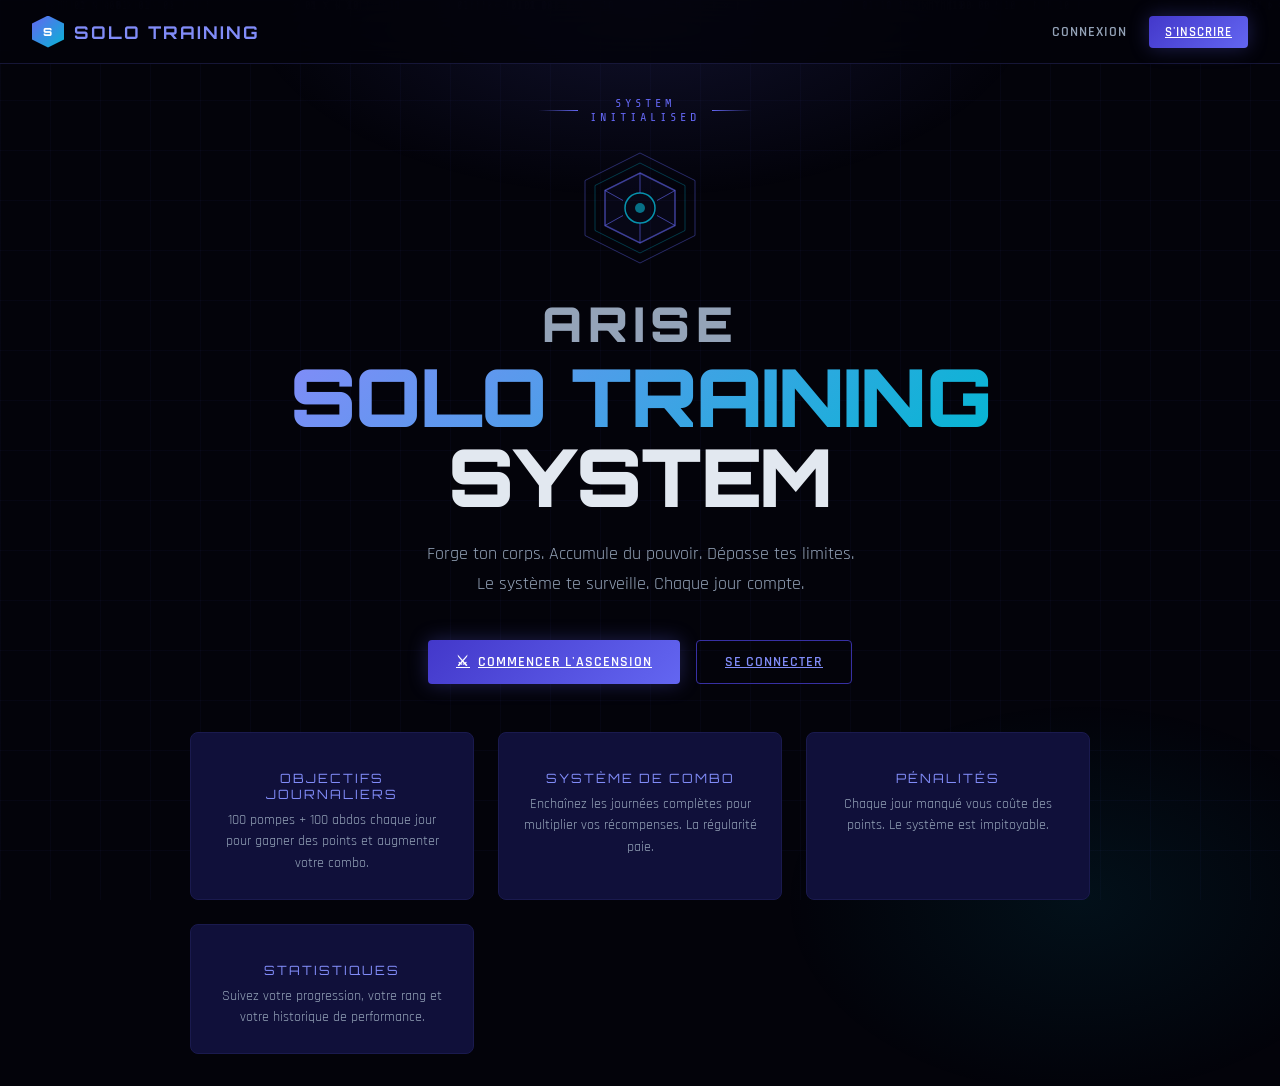
==== index.html @ b1dbbaea "Version locale plus récente" ====
<!DOCTYPE html>
<html lang="fr">
<head>
<meta charset="UTF-8">
<meta name="viewport" content="width=device-width, initial-scale=1.0">
<title>SOLO TRAINING SYSTEM</title>
<link rel="stylesheet" href="style.css">
<style>
.hero-title .line1 { display: block; color: var(--text-secondary); font-size: 0.6em; letter-spacing: 6px; margin-bottom: 0.5rem; }
.hero-title .line2 { display: block; background: linear-gradient(135deg, #818cf8, #06b6d4); -webkit-background-clip: text; -webkit-text-fill-color: transparent; background-clip: text; }
.hero-title .line3 { display: block; color: var(--text-primary); }

.feature-grid { display: grid; grid-template-columns: repeat(auto-fit, minmax(220px, 1fr)); gap: 1.5rem; max-width: 900px; margin: 3rem auto 0; }

.feature-item {
  background: var(--bg-card);
  border: 1px solid var(--border);
  border-radius: 8px;
  padding: 1.5rem;
  text-align: center;
  transition: all 0.3s;
  cursor: default;
}
.feature-item:hover {
  border-color: var(--border-glow);
  transform: translateY(-4px);
  box-shadow: 0 0 30px rgba(99,102,241,0.15);
}
.feature-icon {
  font-size: 2rem; margin-bottom: 0.8rem;
  display: block;
}
.feature-title {
  font-family: var(--font-display);
  font-size: 0.8rem; letter-spacing: 2px;
  text-transform: uppercase;
  color: var(--purple-bright);
  margin-bottom: 0.5rem;
}
.feature-desc {
  font-size: 0.85rem; color: var(--text-secondary);
  line-height: 1.6;
}

.hero-ctas { display: flex; gap: 1rem; justify-content: center; flex-wrap: wrap; }

.floating-runes {
  position: fixed; top: 0; left: 0; width: 100%; height: 100%;
  pointer-events: none; z-index: 0; overflow: hidden;
}
.rune {
  position: absolute;
  font-family: var(--font-mono);
  font-size: 0.65rem;
  color: rgba(99,102,241,0.15);
  animation: rune-drift linear infinite;
  white-space: nowrap;
}
@keyframes rune-drift {
  0% { transform: translateY(110vh) rotate(0deg); opacity: 0; }
  5% { opacity: 1; }
  95% { opacity: 0.5; }
  100% { transform: translateY(-10vh) rotate(360deg); opacity: 0; }
}

.center-symbol {
  width: 120px; height: 120px; margin: 0 auto 2rem;
  position: relative;
  animation: symbol-pulse 4s ease-in-out infinite;
}
@keyframes symbol-pulse {
  0%, 100% { filter: drop-shadow(0 0 10px rgba(99,102,241,0.5)); transform: rotate(0deg); }
  50% { filter: drop-shadow(0 0 30px rgba(6,182,212,0.8)); transform: rotate(5deg); }
}
.center-symbol svg { width: 100%; height: 100%; }
</style>
</head>
<body>
<div class="bg-grid"></div>
<div class="bg-glow-top"></div>
<div class="bg-glow-bottom"></div>

<div class="floating-runes" id="runes"></div>

<!-- NAV -->
<nav class="nav">
  <a href="index.html" class="nav-logo">
    <div class="logo-icon hexagon">S</div>
    SOLO TRAINING
  </a>
  <div class="nav-links">
    <a href="login.html" class="nav-link">Connexion</a>
    <a href="register.html" class="btn btn-primary btn-sm">S'inscrire</a>
  </div>
</nav>

<!-- HERO -->
<main class="main-content">
  <section class="hero">
    <div class="hero-eyebrow">SYSTEM INITIALISED</div>

    <div class="center-symbol">
      <svg viewBox="0 0 120 120" fill="none" xmlns="http://www.w3.org/2000/svg">
        <polygon points="60,5 115,32.5 115,87.5 60,115 5,87.5 5,32.5" fill="none" stroke="rgba(99,102,241,0.4)" stroke-width="1"/>
        <polygon points="60,15 105,37.5 105,82.5 60,105 15,82.5 15,37.5" fill="none" stroke="rgba(6,182,212,0.3)" stroke-width="1"/>
        <polygon points="60,25 95,42.5 95,77.5 60,95 25,77.5 25,42.5" fill="rgba(99,102,241,0.05)" stroke="rgba(99,102,241,0.6)" stroke-width="1.5"/>
        <circle cx="60" cy="60" r="15" fill="none" stroke="rgba(6,182,212,0.8)" stroke-width="1.5"/>
        <circle cx="60" cy="60" r="5" fill="rgba(6,182,212,0.6)"/>
        <line x1="60" y1="25" x2="60" y2="45" stroke="rgba(99,102,241,0.6)" stroke-width="1"/>
        <line x1="60" y1="75" x2="60" y2="95" stroke="rgba(99,102,241,0.6)" stroke-width="1"/>
        <line x1="25" y1="42.5" x2="43" y2="52.5" stroke="rgba(99,102,241,0.6)" stroke-width="1"/>
        <line x1="77" y1="67.5" x2="95" y2="77.5" stroke="rgba(99,102,241,0.6)" stroke-width="1"/>
        <line x1="95" y1="42.5" x2="77" y2="52.5" stroke="rgba(99,102,241,0.6)" stroke-width="1"/>
        <line x1="43" y1="67.5" x2="25" y2="77.5" stroke="rgba(99,102,241,0.6)" stroke-width="1"/>
      </svg>
    </div>

    <h1 class="hero-title">
      <span class="line1">ARISE</span>
      <span class="line2">SOLO TRAINING</span>
      <span class="line3">SYSTEM</span>
    </h1>

    <p class="hero-sub">
      Forge ton corps. Accumule du pouvoir. Dépasse tes limites.<br>
      Le système te surveille. Chaque jour compte.
    </p>

    <div class="hero-ctas">
      <a href="register.html" class="btn btn-primary">
        <span>⚔</span> Commencer l'ascension
      </a>
      <a href="login.html" class="btn btn-ghost">
        Se connecter
      </a>
    </div>

    <div class="feature-grid">
      <div class="feature-item">
        <span class="feature-icon"></span>
        <div class="feature-title">Objectifs Journaliers</div>
        <div class="feature-desc">100 pompes + 100 abdos chaque jour pour gagner des points et augmenter votre combo.</div>
      </div>
      <div class="feature-item">
        <span class="feature-icon"></span>
        <div class="feature-title">Système de Combo</div>
        <div class="feature-desc">Enchaînez les journées complètes pour multiplier vos récompenses. La régularité paie.</div>
      </div>
      <div class="feature-item">
        <span class="feature-icon"></span>
        <div class="feature-title">Pénalités</div>
        <div class="feature-desc">Chaque jour manqué vous coûte des points. Le système est impitoyable.</div>
      </div>
      <div class="feature-item">
        <span class="feature-icon"></span>
        <div class="feature-title">Statistiques</div>
        <div class="feature-desc">Suivez votre progression, votre rang et votre historique de performance.</div>
      </div>
    </div>
  </section>
</main>

<script>
// Generate floating runes
const runeChars = ['ᚠ','ᚢ','ᚦ','ᚨ','ᚱ','ᚲ','ᚷ','ᚹ','ᚺ','ᚾ','ᛁ','ᛃ','ᛇ','ᛈ','ᛉ','ᛊ','ᛏ','ᛒ','ᛖ','ᛗ','ᛚ','ᛜ','ᛞ','ᛟ', '01','10','11','00'];
const container = document.getElementById('runes');
for (let i = 0; i < 20; i++) {
  const r = document.createElement('div');
  r.className = 'rune';
  r.textContent = Array.from({length: 8}, () => runeChars[Math.floor(Math.random() * runeChars.length)]).join(' ');
  r.style.left = Math.random() * 100 + '%';
  r.style.animationDuration = (15 + Math.random() * 25) + 's';
  r.style.animationDelay = (-Math.random() * 30) + 's';
  container.appendChild(r);
}
</script>
</body>
</html>
---- style.css ----
/* ===== SOLO LEVELING SPORT SYSTEM - STYLES ===== */
@import url('https://fonts.googleapis.com/css2?family=Rajdhani:wght@300;400;500;600;700&family=Orbitron:wght@400;700;900&family=Share+Tech+Mono&display=swap');

:root {
  --bg-void: #03030a;
  --bg-dark: #07071a;
  --bg-panel: #0d0d2b;
  --bg-card: #10103a;
  --border: #1a1a4e;
  --border-glow: #3730a3;
  --purple: #6366f1;
  --purple-bright: #818cf8;
  --purple-deep: #4338ca;
  --cyan: #06b6d4;
  --cyan-bright: #22d3ee;
  --gold: #f59e0b;
  --gold-bright: #fbbf24;
  --red: #ef4444;
  --green: #22c55e;
  --text-primary: #e2e8f0;
  --text-secondary: #94a3b8;
  --text-muted: #475569;
  --rank-s: #ef4444;
  --rank-a: #f97316;
  --rank-b: #a855f7;
  --rank-c: #3b82f6;
  --rank-d: #22c55e;
  --rank-e: #94a3b8;
  --font-display: 'Orbitron', monospace;
  --font-ui: 'Rajdhani', sans-serif;
  --font-mono: 'Share Tech Mono', monospace;
}

* { margin: 0; padding: 0; box-sizing: border-box; }

html { scroll-behavior: smooth; }

body {
  background: var(--bg-void);
  color: var(--text-primary);
  font-family: var(--font-ui);
  font-size: 16px;
  min-height: 100vh;
  overflow-x: hidden;
}

/* SCROLLBAR */
::-webkit-scrollbar { width: 6px; }
::-webkit-scrollbar-track { background: var(--bg-dark); }
::-webkit-scrollbar-thumb { background: var(--purple-deep); border-radius: 3px; }

/* BACKGROUNDS */
.bg-grid {
  position: fixed; top: 0; left: 0; width: 100%; height: 100%; pointer-events: none; z-index: 0;
  background-image:
    linear-gradient(rgba(99,102,241,0.04) 1px, transparent 1px),
    linear-gradient(90deg, rgba(99,102,241,0.04) 1px, transparent 1px);
  background-size: 50px 50px;
}

.bg-glow-top {
  position: fixed; top: -200px; left: 50%; transform: translateX(-50%);
  width: 800px; height: 400px; pointer-events: none; z-index: 0;
  background: radial-gradient(ellipse at center, rgba(99,102,241,0.15) 0%, transparent 70%);
}

.bg-glow-bottom {
  position: fixed; bottom: -200px; right: -100px;
  width: 600px; height: 400px; pointer-events: none; z-index: 0;
  background: radial-gradient(ellipse at center, rgba(6,182,212,0.08) 0%, transparent 70%);
}

/* PARTICLES */
.particle {
  position: fixed; pointer-events: none; z-index: 0; border-radius: 50%;
  animation: float-up linear infinite;
}
@keyframes float-up {
  0% { transform: translateY(100vh) scale(0); opacity: 0; }
  10% { opacity: 1; }
  90% { opacity: 0.3; }
  100% { transform: translateY(-100px) scale(1); opacity: 0; }
}

/* NAV */
.nav {
  position: fixed; top: 0; left: 0; right: 0; z-index: 100;
  display: flex; align-items: center; justify-content: space-between;
  padding: 0 2rem; height: 64px;
  background: rgba(3,3,10,0.85);
  backdrop-filter: blur(20px);
  border-bottom: 1px solid rgba(99,102,241,0.2);
}

.nav-logo {
  font-family: var(--font-display);
  font-size: 1.1rem; font-weight: 700;
  color: var(--purple-bright);
  text-decoration: none;
  letter-spacing: 2px;
  display: flex; align-items: center; gap: 10px;
}

.nav-logo .logo-icon {
  width: 32px; height: 32px;
  background: linear-gradient(135deg, var(--purple), var(--cyan));
  clip-path: polygon(50% 0%, 100% 25%, 100% 75%, 50% 100%, 0% 75%, 0% 25%);
  display: flex; align-items: center; justify-content: center;
  font-size: 0.7rem; font-weight: 900; color: white;
}

.nav-links { display: flex; gap: 0.5rem; align-items: center; }

.nav-link {
  color: var(--text-secondary); text-decoration: none;
  font-size: 0.85rem; font-weight: 600; letter-spacing: 1px;
  padding: 6px 14px; border-radius: 4px;
  transition: all 0.2s;
  text-transform: uppercase;
}
.nav-link:hover { color: var(--purple-bright); background: rgba(99,102,241,0.1); }
.nav-link.active { color: var(--cyan); background: rgba(6,182,212,0.1); }

.nav-user {
  display: flex; align-items: center; gap: 12px;
}

.nav-rank {
  font-family: var(--font-display);
  font-size: 0.9rem; font-weight: 700;
  padding: 4px 12px;
  border-radius: 4px;
  border: 1px solid currentColor;
}

.btn-logout {
  background: transparent; border: 1px solid rgba(239,68,68,0.4);
  color: var(--red); padding: 6px 14px; border-radius: 4px;
  cursor: pointer; font-family: var(--font-ui); font-size: 0.8rem;
  font-weight: 600; letter-spacing: 1px; text-transform: uppercase;
  transition: all 0.2s;
}
.btn-logout:hover { background: rgba(239,68,68,0.1); border-color: var(--red); }

/* MAIN CONTENT */
.main-content {
  position: relative; z-index: 1;
  padding-top: 64px;
  min-height: 100vh;
}

/* CARDS */
.card {
  background: var(--bg-card);
  border: 1px solid var(--border);
  border-radius: 8px;
  padding: 1.5rem;
  position: relative;
  overflow: hidden;
  transition: border-color 0.3s;
}
.card::before {
  content: '';
  position: absolute; top: 0; left: 0; right: 0; height: 1px;
  background: linear-gradient(90deg, transparent, var(--purple), transparent);
}
.card:hover { border-color: var(--border-glow); }

.card-glow {
  box-shadow: 0 0 30px rgba(99,102,241,0.15), inset 0 0 30px rgba(99,102,241,0.05);
}

/* SECTION TITLE */
.section-title {
  font-family: var(--font-display);
  font-size: 0.7rem; font-weight: 700;
  letter-spacing: 3px; text-transform: uppercase;
  color: var(--purple);
  margin-bottom: 0.5rem;
  display: flex; align-items: center; gap: 10px;
}
.section-title::before {
  content: ''; width: 20px; height: 1px;
  background: var(--purple);
}

/* SYSTEM NOTIFICATION */
.system-box {
  background: rgba(3,3,10,0.9);
  border: 1px solid var(--purple);
  border-radius: 6px;
  padding: 1.2rem 1.5rem;
  position: relative;
  box-shadow: 0 0 20px rgba(99,102,241,0.3), inset 0 0 20px rgba(99,102,241,0.05);
}
.system-box::before {
  content: '[ SYSTEM ]';
  font-family: var(--font-mono);
  font-size: 0.65rem; font-weight: 700;
  color: var(--purple-bright);
  position: absolute; top: -10px; left: 16px;
  background: var(--bg-void); padding: 0 8px;
  letter-spacing: 2px;
}

/* BUTTONS */
.btn {
  font-family: var(--font-ui);
  font-weight: 600; letter-spacing: 1px;
  text-transform: uppercase;
  border: none; cursor: pointer;
  border-radius: 4px;
  padding: 12px 28px;
  font-size: 0.9rem;
  transition: all 0.25s;
  position: relative;
  overflow: hidden;
  display: inline-flex; align-items: center; gap: 8px;
}

.btn::after {
  content: '';
  position: absolute; top: 0; left: -100%; width: 100%; height: 100%;
  background: linear-gradient(90deg, transparent, rgba(255,255,255,0.1), transparent);
  transition: left 0.4s;
}
.btn:hover::after { left: 100%; }

.btn-primary {
  background: linear-gradient(135deg, var(--purple-deep), var(--purple));
  color: white;
  box-shadow: 0 0 20px rgba(99,102,241,0.3);
}
.btn-primary:hover {
  box-shadow: 0 0 30px rgba(99,102,241,0.5);
  transform: translateY(-1px);
}

.btn-cyan {
  background: linear-gradient(135deg, #0e7490, var(--cyan));
  color: white;
  box-shadow: 0 0 20px rgba(6,182,212,0.2);
}
.btn-cyan:hover {
  box-shadow: 0 0 30px rgba(6,182,212,0.4);
  transform: translateY(-1px);
}

.btn-ghost {
  background: transparent;
  border: 1px solid var(--border-glow);
  color: var(--purple-bright);
}
.btn-ghost:hover { background: rgba(99,102,241,0.1); border-color: var(--purple-bright); }

.btn-danger {
  background: transparent;
  border: 1px solid rgba(239,68,68,0.5);
  color: var(--red);
}
.btn-danger:hover { background: rgba(239,68,68,0.1); }

.btn-sm { padding: 8px 16px; font-size: 0.8rem; }
.btn-xs { padding: 5px 12px; font-size: 0.75rem; }

/* INPUTS */
.input-group {
  display: flex; flex-direction: column; gap: 6px;
  margin-bottom: 1.2rem;
}

.input-label {
  font-size: 0.8rem; font-weight: 600; letter-spacing: 1.5px;
  text-transform: uppercase; color: var(--text-secondary);
}

.input-field {
  background: rgba(3,3,10,0.8);
  border: 1px solid var(--border);
  border-radius: 4px;
  padding: 12px 16px;
  color: var(--text-primary);
  font-family: var(--font-ui);
  font-size: 1rem;
  transition: all 0.25s;
  width: 100%;
}
.input-field:focus {
  outline: none;
  border-color: var(--purple);
  box-shadow: 0 0 15px rgba(99,102,241,0.2);
  background: rgba(7,7,26,0.9);
}
.input-field::placeholder { color: var(--text-muted); }

.input-number {
  display: flex; align-items: center; gap: 10px;
}
.input-number input[type="number"] {
  width: 100px;
  background: rgba(3,3,10,0.8);
  border: 1px solid var(--border);
  border-radius: 4px;
  padding: 10px 14px;
  color: var(--text-primary);
  font-family: var(--font-mono);
  font-size: 1.1rem;
  text-align: center;
}
.input-number input[type="number"]:focus {
  outline: none; border-color: var(--purple);
  box-shadow: 0 0 15px rgba(99,102,241,0.2);
}
/* Remove arrows */
input[type="number"]::-webkit-inner-spin-button,
input[type="number"]::-webkit-outer-spin-button { -webkit-appearance: none; }
input[type="number"] { -moz-appearance: textfield; }

/* PROGRESS BAR */
.progress-bar {
  background: rgba(3,3,10,0.8);
  border: 1px solid var(--border);
  border-radius: 50px;
  height: 8px; overflow: hidden;
}
.progress-fill {
  height: 100%;
  border-radius: 50px;
  transition: width 0.5s cubic-bezier(0.4, 0, 0.2, 1);
  position: relative;
}
.progress-fill::after {
  content: '';
  position: absolute; top: 0; right: 0;
  width: 20px; height: 100%;
  background: rgba(255,255,255,0.4);
  border-radius: 50px;
  filter: blur(4px);
}
.progress-purple { background: linear-gradient(90deg, var(--purple-deep), var(--purple-bright)); }
.progress-cyan { background: linear-gradient(90deg, #0e7490, var(--cyan-bright)); }
.progress-gold { background: linear-gradient(90deg, #92400e, var(--gold-bright)); }

/* STATS NUMBER */
.stat-big {
  font-family: var(--font-display);
  font-size: 2.5rem; font-weight: 900;
  line-height: 1;
}

.stat-label {
  font-size: 0.75rem; font-weight: 600;
  letter-spacing: 2px; text-transform: uppercase;
  color: var(--text-muted);
  margin-top: 4px;
}

/* RANK BADGE */
.rank-badge {
  font-family: var(--font-display);
  font-size: 1.8rem; font-weight: 900;
  width: 60px; height: 60px;
  display: flex; align-items: center; justify-content: center;
  border-radius: 8px;
  border: 2px solid currentColor;
  position: relative;
}
.rank-badge::after {
  content: '';
  position: absolute; inset: -4px;
  border-radius: 10px;
  border: 1px solid currentColor;
  opacity: 0.3;
}
.rank-badge.rank-S { color: var(--rank-s); text-shadow: 0 0 20px var(--rank-s); }
.rank-badge.rank-A { color: var(--rank-a); text-shadow: 0 0 20px var(--rank-a); }
.rank-badge.rank-B { color: var(--rank-b); text-shadow: 0 0 20px var(--rank-b); }
.rank-badge.rank-C { color: var(--rank-c); text-shadow: 0 0 20px var(--rank-c); }
.rank-badge.rank-D { color: var(--rank-d); text-shadow: 0 0 20px var(--rank-d); }
.rank-badge.rank-E { color: var(--rank-e); }

/* OBJECTIVE CARD */
.obj-card {
  background: var(--bg-card);
  border: 1px solid var(--border);
  border-radius: 8px;
  padding: 1.5rem;
  transition: all 0.3s;
  position: relative;
  overflow: hidden;
}
.obj-card.completed {
  border-color: rgba(34,197,94,0.4);
  background: rgba(34,197,94,0.05);
}
.obj-card.completed::before {
  content: '';
  position: absolute; top: 0; left: 0; right: 0; height: 2px;
  background: linear-gradient(90deg, transparent, var(--green), transparent);
}
.obj-card.failed {
  border-color: rgba(239,68,68,0.3);
}

.obj-icon {
  font-size: 2rem; margin-bottom: 0.5rem;
}

.obj-title {
  font-family: var(--font-display);
  font-size: 0.9rem; font-weight: 700;
  letter-spacing: 2px; text-transform: uppercase;
  margin-bottom: 0.3rem;
}

.obj-count {
  font-family: var(--font-mono);
  font-size: 2rem; font-weight: 700;
  color: var(--purple-bright);
  margin: 0.5rem 0;
}
.obj-count span { font-size: 1rem; color: var(--text-muted); }

/* COMBO */
.combo-display {
  font-family: var(--font-display);
  font-size: 1.2rem; font-weight: 700;
  color: var(--gold);
  text-shadow: 0 0 20px rgba(245,158,11,0.5);
  display: flex; align-items: center; gap: 8px;
}

/* ALERT / NOTIFICATION (form errors) */
.alert {
  padding: 12px 16px;
  border-radius: 4px;
  font-size: 0.85rem; font-weight: 600;
  border-left: 3px solid;
  border-top: 1px solid; border-right: 1px solid; border-bottom: 1px solid;
  margin: 0.5rem 0;
  display: flex; align-items: center; gap: 10px;
  font-family: var(--font-mono);
  animation: slideIn 0.25s ease;
  letter-spacing: 0.5px;
}
@keyframes slideIn {
  from { transform: translateY(-8px); opacity: 0; }
  to { transform: translateY(0); opacity: 1; }
}
.alert-success {
  background: rgba(34,197,94,0.07);
  border-left-color: var(--green);
  border-top-color: rgba(34,197,94,0.2); border-right-color: rgba(34,197,94,0.2); border-bottom-color: rgba(34,197,94,0.2);
  color: #4ade80;
}
.alert-error {
  background: rgba(239,68,68,0.07);
  border-left-color: var(--red);
  border-top-color: rgba(239,68,68,0.2); border-right-color: rgba(239,68,68,0.2); border-bottom-color: rgba(239,68,68,0.2);
  color: #f87171;
}
.alert-warning {
  background: rgba(245,158,11,0.07);
  border-left-color: var(--gold);
  border-top-color: rgba(245,158,11,0.2); border-right-color: rgba(245,158,11,0.2); border-bottom-color: rgba(245,158,11,0.2);
  color: #fbbf24;
}
.alert-info {
  background: rgba(99,102,241,0.07);
  border-left-color: var(--purple);
  border-top-color: rgba(99,102,241,0.2); border-right-color: rgba(99,102,241,0.2); border-bottom-color: rgba(99,102,241,0.2);
  color: #a5b4fc;
}

/* ===== SYSTEM TOAST NOTIFICATIONS ===== */
.toast-container {
  position: fixed; top: 80px; right: 1.5rem;
  z-index: 999;
  display: flex; flex-direction: column; gap: 10px;
  pointer-events: none;
}

.toast {
  width: 320px;
  background: rgba(7, 7, 26, 0.96);
  backdrop-filter: blur(24px);
  border: 1px solid;
  border-radius: 6px;
  overflow: hidden;
  position: relative;
  animation: toastIn 0.35s cubic-bezier(0.34, 1.56, 0.64, 1), toastOut 0.3s ease 3.2s forwards;
  box-shadow: 0 8px 40px rgba(0,0,0,0.5);
}

/* Animated scan line */
.toast::before {
  content: '';
  position: absolute; top: 0; left: 0; right: 0; height: 1px;
  animation: toastScan 1.5s linear 0.2s forwards;
  opacity: 0;
}
.toast-success::before  { background: linear-gradient(90deg, transparent, var(--green), transparent); }
.toast-error::before    { background: linear-gradient(90deg, transparent, var(--red), transparent); }
.toast-warning::before  { background: linear-gradient(90deg, transparent, var(--gold), transparent); }
.toast-info::before     { background: linear-gradient(90deg, transparent, var(--purple-bright), transparent); }
.toast-reward::before   { background: linear-gradient(90deg, transparent, var(--gold), var(--purple-bright), transparent); }

@keyframes toastScan {
  0%   { top: 0; opacity: 1; }
  100% { top: 100%; opacity: 0; }
}

/* Left accent bar */
.toast::after {
  content: '';
  position: absolute; top: 0; left: 0; bottom: 0; width: 3px;
}
.toast-success::after  { background: linear-gradient(180deg, var(--green), rgba(34,197,94,0.2)); }
.toast-error::after    { background: linear-gradient(180deg, var(--red), rgba(239,68,68,0.2)); }
.toast-warning::after  { background: linear-gradient(180deg, var(--gold), rgba(245,158,11,0.2)); }
.toast-info::after     { background: linear-gradient(180deg, var(--purple-bright), rgba(99,102,241,0.2)); }
.toast-reward::after   { background: linear-gradient(180deg, var(--gold), var(--purple-bright)); }

/* Border colors */
.toast-success { border-color: rgba(34,197,94,0.3); }
.toast-error   { border-color: rgba(239,68,68,0.3); }
.toast-warning { border-color: rgba(245,158,11,0.3); }
.toast-info    { border-color: rgba(99,102,241,0.3); }
.toast-reward  { border-color: rgba(245,158,11,0.4); box-shadow: 0 8px 40px rgba(0,0,0,0.5), 0 0 30px rgba(245,158,11,0.1); }

/* Inner layout */
.toast-inner {
  padding: 12px 14px 12px 20px;
  display: flex; gap: 12px; align-items: flex-start;
}

.toast-icon {
  font-size: 1.4rem;
  line-height: 1;
  flex-shrink: 0;
  margin-top: 1px;
  filter: drop-shadow(0 0 6px currentColor);
}

.toast-body { flex: 1; min-width: 0; }

.toast-label {
  font-family: var(--font-mono);
  font-size: 0.58rem;
  letter-spacing: 2.5px;
  text-transform: uppercase;
  opacity: 0.55;
  margin-bottom: 3px;
}
.toast-success  .toast-label { color: var(--green); }
.toast-error    .toast-label { color: var(--red); }
.toast-warning  .toast-label { color: var(--gold); }
.toast-info     .toast-label { color: var(--purple-bright); }
.toast-reward   .toast-label { color: var(--gold); }

.toast-title {
  font-family: var(--font-display);
  font-size: 0.82rem;
  font-weight: 700;
  letter-spacing: 1px;
  line-height: 1.2;
  margin-bottom: 2px;
}
.toast-success  .toast-title { color: #4ade80; }
.toast-error    .toast-title { color: #f87171; }
.toast-warning  .toast-title { color: #fbbf24; }
.toast-info     .toast-title { color: #a5b4fc; }
.toast-reward   .toast-title { color: var(--gold-bright); }

.toast-desc {
  font-family: var(--font-mono);
  font-size: 0.72rem;
  color: var(--text-secondary);
  line-height: 1.4;
  white-space: nowrap;
  overflow: hidden;
  text-overflow: ellipsis;
}

.toast-pts {
  font-family: var(--font-display);
  font-size: 0.75rem;
  font-weight: 700;
  margin-top: 4px;
  letter-spacing: 1px;
}
.toast-success .toast-pts, .toast-reward .toast-pts { color: var(--green); }
.toast-error   .toast-pts { color: var(--red); }
.toast-warning .toast-pts { color: var(--gold); }

/* Progress bar at bottom */
.toast-timer {
  height: 2px;
  width: 100%;
  animation: toastTimer 3.5s linear forwards;
  transform-origin: left;
}
.toast-success .toast-timer { background: var(--green); }
.toast-error   .toast-timer { background: var(--red); }
.toast-warning .toast-timer { background: var(--gold); }
.toast-info    .toast-timer { background: var(--purple-bright); }
.toast-reward  .toast-timer { background: linear-gradient(90deg, var(--gold), var(--purple-bright)); }

@keyframes toastTimer {
  from { transform: scaleX(1); }
  to   { transform: scaleX(0); }
}

@keyframes toastIn {
  from { transform: translateX(120px) scale(0.9); opacity: 0; }
  to   { transform: translateX(0) scale(1); opacity: 1; }
}
@keyframes toastOut {
  from { transform: translateX(0); opacity: 1; }
  to   { transform: translateX(120px); opacity: 0; }
}

/* DIVIDER */
.divider {
  height: 1px;
  background: linear-gradient(90deg, transparent, var(--border-glow), transparent);
  margin: 1.5rem 0;
}

/* MODAL */
.modal-overlay {
  position: fixed; inset: 0; z-index: 500;
  background: rgba(0,0,0,0.8);
  backdrop-filter: blur(8px);
  display: flex; align-items: center; justify-content: center;
  padding: 1rem;
  animation: fadeIn 0.2s ease;
}
@keyframes fadeIn { from { opacity: 0; } to { opacity: 1; } }

.modal {
  background: var(--bg-panel);
  border: 1px solid var(--purple);
  border-radius: 12px;
  padding: 2rem;
  width: 100%; max-width: 480px;
  box-shadow: 0 0 60px rgba(99,102,241,0.3);
  animation: modalIn 0.3s cubic-bezier(0.34, 1.56, 0.64, 1);
  position: relative;
}
@keyframes modalIn {
  from { transform: scale(0.8) translateY(20px); opacity: 0; }
  to { transform: scale(1) translateY(0); opacity: 1; }
}

/* TABLE */
.data-table {
  width: 100%; border-collapse: collapse;
  font-size: 0.9rem;
}
.data-table th {
  font-family: var(--font-display);
  font-size: 0.65rem; letter-spacing: 2px;
  text-transform: uppercase; color: var(--text-muted);
  padding: 10px 12px; text-align: left;
  border-bottom: 1px solid var(--border);
}
.data-table td {
  padding: 12px 12px;
  border-bottom: 1px solid rgba(26,26,78,0.5);
  font-family: var(--font-mono);
}
.data-table tr:hover td { background: rgba(99,102,241,0.05); }
.data-table tr:last-child td { border-bottom: none; }

/* GRID LAYOUTS */
.grid-2 { display: grid; grid-template-columns: 1fr 1fr; gap: 1rem; }
.grid-3 { display: grid; grid-template-columns: repeat(3, 1fr); gap: 1rem; }
.grid-4 { display: grid; grid-template-columns: repeat(4, 1fr); gap: 1rem; }
@media (max-width: 768px) {
  .grid-2, .grid-3, .grid-4 { grid-template-columns: 1fr; }

  .nav-link { display: none; }

  .nav-hamburger {
    display: flex;
    flex-direction: column;
    gap: 5px;
    cursor: pointer;
    padding: 6px;
    border: 1px solid rgba(99,102,241,0.3);
    border-radius: 4px;
    background: transparent;
    z-index: 200;
  }
  .nav-hamburger span {
    display: block;
    width: 20px; height: 2px;
    background: var(--purple-bright);
    border-radius: 2px;
    transition: all 0.3s;
  }
  .nav-hamburger.open span:nth-child(1) { transform: translateY(7px) rotate(45deg); }
  .nav-hamburger.open span:nth-child(2) { opacity: 0; }
  .nav-hamburger.open span:nth-child(3) { transform: translateY(-7px) rotate(-45deg); }

  .nav-mobile-menu {
    position: fixed; top: 64px; left: 0; right: 0;
    background: rgba(3,3,10,0.97);
    backdrop-filter: blur(20px);
    border-bottom: 1px solid rgba(99,102,241,0.2);
    padding: 1rem;
    display: flex; flex-direction: column; gap: 4px;
    z-index: 99;
    transform: translateY(-110%);
    transition: transform 0.3s cubic-bezier(0.4, 0, 0.2, 1);
  }
  .nav-mobile-menu.open { transform: translateY(0); }

  .nav-mobile-menu .nav-link {
    display: block;
    padding: 12px 16px;
    font-size: 0.95rem;
    border-radius: 6px;
    border: 1px solid transparent;
  }
  .nav-mobile-menu .nav-link:hover,
  .nav-mobile-menu .nav-link.active {
    border-color: rgba(99,102,241,0.2);
    background: rgba(99,102,241,0.08);
  }
}

@media (min-width: 769px) {
  .nav-hamburger { display: none; }
  .nav-mobile-menu { display: none !important; }
}

/* GLOW TEXTS */
.text-purple { color: var(--purple-bright); }
.text-cyan { color: var(--cyan); }
.text-gold { color: var(--gold); }
.text-red { color: var(--red); }
.text-green { color: var(--green); }
.text-muted { color: var(--text-muted); }

.glow-purple { text-shadow: 0 0 20px rgba(99,102,241,0.8); }
.glow-cyan { text-shadow: 0 0 20px rgba(6,182,212,0.8); }
.glow-gold { text-shadow: 0 0 20px rgba(245,158,11,0.8); }

/* HERO STYLES (index.html) */
.hero {
  min-height: 100vh;
  display: flex; flex-direction: column; align-items: center; justify-content: center;
  text-align: center;
  padding: 2rem;
}

.hero-eyebrow {
  font-family: var(--font-mono);
  font-size: 0.75rem; letter-spacing: 4px;
  color: var(--purple);
  margin-bottom: 1.5rem;
  display: flex; align-items: center; gap: 12px;
}
.hero-eyebrow::before, .hero-eyebrow::after {
  content: ''; flex: 0 0 40px; height: 1px;
  background: linear-gradient(90deg, transparent, var(--purple));
}
.hero-eyebrow::after { background: linear-gradient(90deg, var(--purple), transparent); }

.hero-title {
  font-family: var(--font-display);
  font-size: clamp(2.5rem, 8vw, 5rem);
  font-weight: 900;
  line-height: 1;
  margin-bottom: 1.5rem;
  letter-spacing: -1px;
}

.hero-sub {
  font-size: 1.1rem; color: var(--text-secondary);
  max-width: 500px; margin: 0 auto 2.5rem;
  line-height: 1.7;
}

/* RUNIC / SYSTEM DECORATIONS */
.system-line {
  font-family: var(--font-mono);
  font-size: 0.7rem;
  color: var(--purple);
  letter-spacing: 1px;
  opacity: 0.6;
}

.hexagon {
  clip-path: polygon(50% 0%, 100% 25%, 100% 75%, 50% 100%, 0% 75%, 0% 25%);
}

/* LOGIN / REGISTER FORM */
.auth-container {
  min-height: 100vh;
  display: flex; align-items: center; justify-content: center;
  padding: 2rem;
}

.auth-box {
  width: 100%; max-width: 440px;
}

.auth-title {
  font-family: var(--font-display);
  font-size: 1.5rem; font-weight: 700;
  letter-spacing: 3px; text-transform: uppercase;
  text-align: center; margin-bottom: 0.5rem;
}

.auth-subtitle {
  font-size: 0.9rem; color: var(--text-muted);
  text-align: center; margin-bottom: 2rem;
  font-family: var(--font-mono);
}

/* PENALTY MODAL */
.penalty-day {
  display: flex; align-items: center; justify-content: space-between;
  padding: 8px 12px;
  border-radius: 4px;
  background: rgba(239,68,68,0.05);
  border: 1px solid rgba(239,68,68,0.2);
  margin-bottom: 6px;
  font-family: var(--font-mono);
  font-size: 0.85rem;
}

/* ANIMATED STARS */
.stars {
  position: fixed; width: 100%; height: 100%; top: 0; left: 0;
  pointer-events: none; z-index: 0;
}
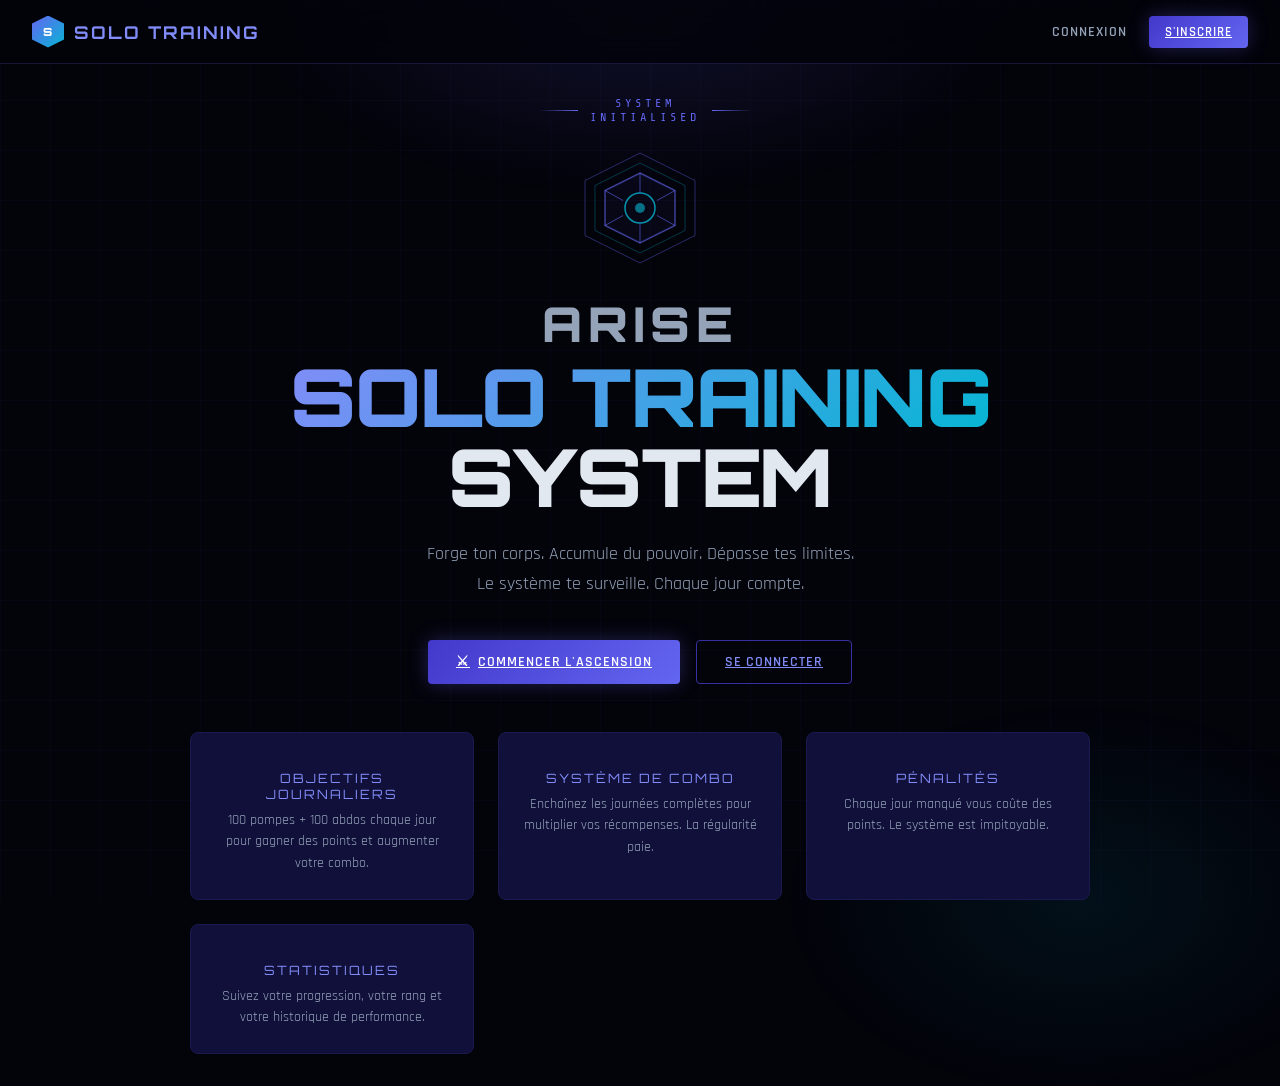
==== commit 742ace2f: "ajout d'un favicon" ====
--- a/index.html
+++ b/index.html
@@ -5,6 +5,7 @@
 <meta name="viewport" content="width=device-width, initial-scale=1.0">
 <title>SOLO TRAINING SYSTEM</title>
 <link rel="stylesheet" href="style.css">
+<link rel="shortcut icon" href="./img/favicon.jpg" type="image/x-icon">
 <style>
 .hero-title .line1 { display: block; color: var(--text-secondary); font-size: 0.6em; letter-spacing: 6px; margin-bottom: 0.5rem; }
 .hero-title .line2 { display: block; background: linear-gradient(135deg, #818cf8, #06b6d4); -webkit-background-clip: text; -webkit-text-fill-color: transparent; background-clip: text; }
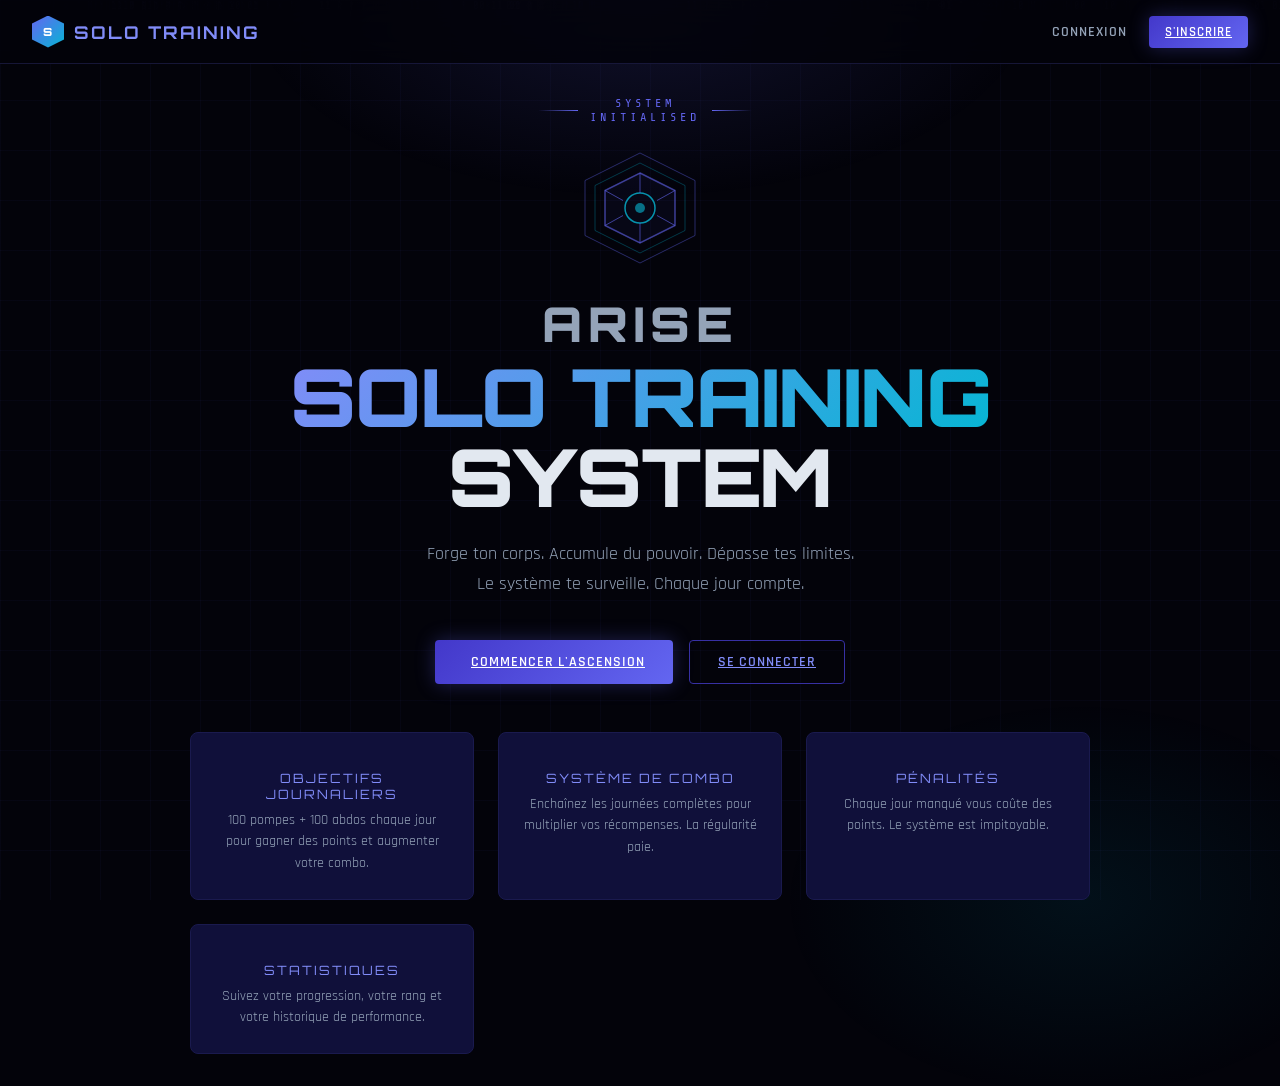
==== commit 5d67e888: "Modification du style" ====
--- a/index.html
+++ b/index.html
@@ -73,8 +73,21 @@
   0%, 100% { filter: drop-shadow(0 0 10px rgba(99,102,241,0.5)); transform: rotate(0deg); }
   50% { filter: drop-shadow(0 0 30px rgba(6,182,212,0.8)); transform: rotate(5deg); }
 }
-.center-symbol svg { width: 100%; height: 100%; }
+@media (max-width: 600px) {
+  .center-symbol { width: 80px; height: 80px; margin-bottom: 1.2rem; }
+  .hero-title { font-size: clamp(2rem, 10vw, 3.5rem); }
+  .hero-title .line1 { font-size: 0.55em; letter-spacing: 4px; }
+  .hero-sub { font-size: 0.85rem; padding: 0 1rem; }
+  .hero-ctas { flex-direction: column; align-items: center; gap: 0.75rem; }
+  .hero-ctas .btn { width: 100%; max-width: 280px; justify-content: center; }
+  .feature-grid { grid-template-columns: 1fr; margin-top: 2rem; padding: 0 0.5rem; }
+  .feature-item { padding: 1.2rem; }
+  .nav-links { gap: 0.5rem; }
+  .nav-links .btn-sm { padding: 6px 12px; font-size: 0.75rem; }
+}
+
 </style>
+
 </head>
 <body>
 <div class="bg-grid"></div>
@@ -129,7 +142,7 @@
 
     <div class="hero-ctas">
       <a href="register.html" class="btn btn-primary">
-        <span>⚔</span> Commencer l'ascension
+        <span></span> Commencer l'ascension
       </a>
       <a href="login.html" class="btn btn-ghost">
         Se connecter
@@ -176,4 +189,4 @@
 }
 </script>
 </body>
-</html>
+</html>
--- a/style.css
+++ b/style.css
@@ -679,7 +679,7 @@
 .grid-4 { display: grid; grid-template-columns: repeat(4, 1fr); gap: 1rem; }
 @media (max-width: 768px) {
   .grid-2, .grid-3, .grid-4 { grid-template-columns: 1fr; }
-
+  .nav-user .btn-logout { display: none; }
   .nav-link { display: none; }
 
   .nav-hamburger {
